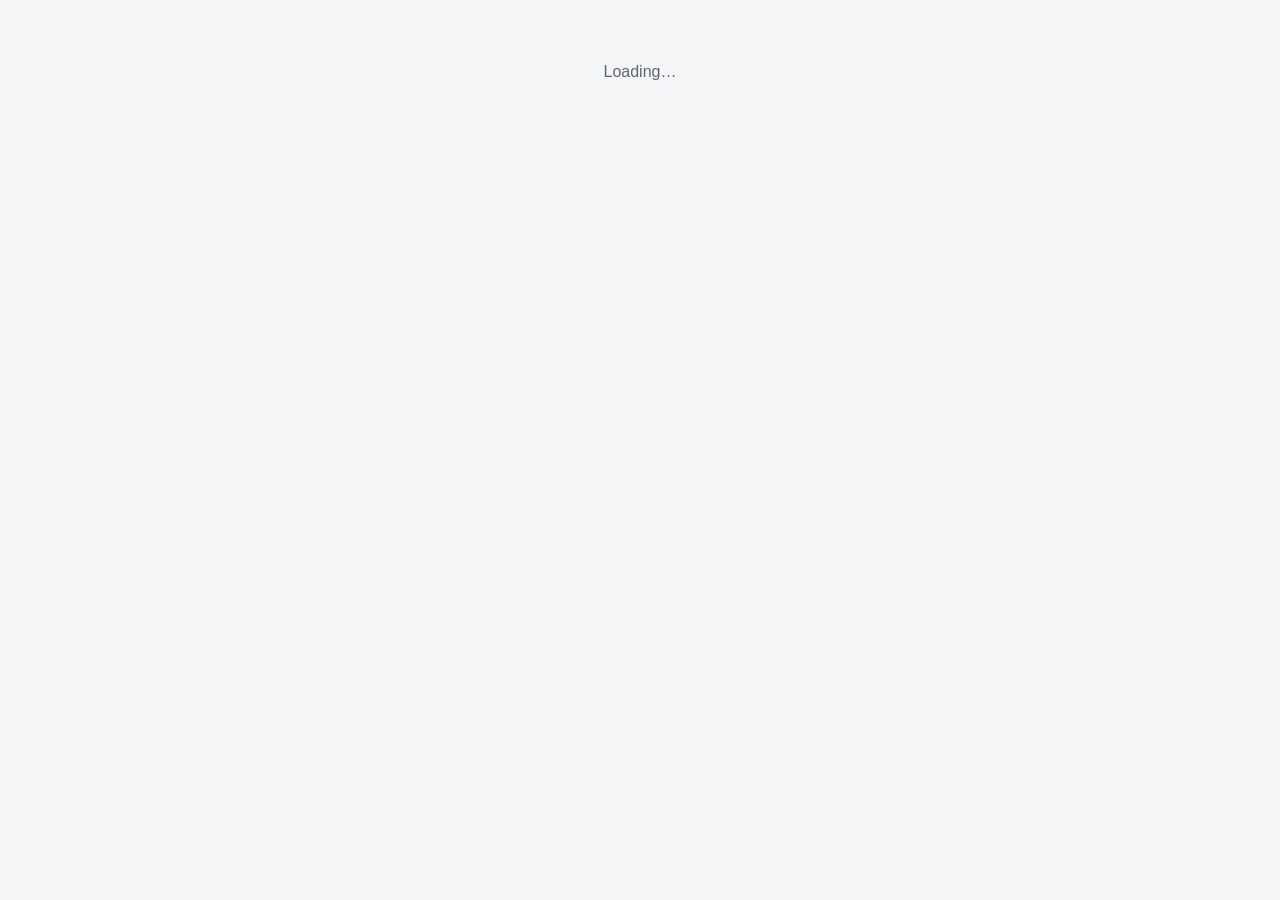
==== frontend/index.html @ c8db3910 "HR track, 5 stories per track tied to quiz, creator credit, Bedrock fallbacks, cache-busting deploys" ====
<!doctype html>
<html lang="en">
<head>
  <meta charset="utf-8">
  <meta name="viewport" content="width=device-width, initial-scale=1, viewport-fit=cover">
  <title>IMT Pulse</title>
  <meta name="description" content="Daily business news brief and quiz for IMT Ghaziabad placements">
  <meta name="theme-color" content="#14213d" media="(prefers-color-scheme: light)">
  <meta name="theme-color" content="#0d1117" media="(prefers-color-scheme: dark)">
  <link rel="manifest" href="manifest.webmanifest">
  <link rel="icon" href="icons/icon-192.png" type="image/png">
  <link rel="apple-touch-icon" href="icons/apple-touch-icon.png">
  <meta name="apple-mobile-web-app-capable" content="yes">
  <meta name="apple-mobile-web-app-status-bar-style" content="default">
  <meta name="apple-mobile-web-app-title" content="IMT Pulse">
  <link rel="stylesheet" href="styles.css?v=__V__">
</head>
<body>
  <header class="topbar" id="topbar" hidden>
    <a href="#/home" class="brand"><img src="icons/icon-192.png" alt="" width="28" height="28"><span>IMT Pulse<small>by Raj Srivastava</small></span></a>
    <span class="streak-chip" id="streakChip" hidden></span>
  </header>
  <main id="app" aria-live="polite"><div class="center muted">Loading…</div></main>
  <nav class="tabbar" id="tabbar" hidden>
    <a href="#/home" data-tab="home"><svg viewBox="0 0 24 24"><path d="M4 5h16M4 10h16M4 15h10M4 20h7"/></svg>Today</a>
    <a href="#/quiz" data-tab="quiz"><svg viewBox="0 0 24 24"><circle cx="12" cy="12" r="9"/><path d="M9.5 9.5a2.5 2.5 0 1 1 3.5 2.3c-.6.3-1 .9-1 1.6V14M12 17.5v.01"/></svg>Quiz</a>
    <a href="#/leaderboard" data-tab="leaderboard"><svg viewBox="0 0 24 24"><path d="M5 20v-6M12 20V5M19 20v-9"/></svg>Ranks</a>
    <a href="#/profile" data-tab="profile"><svg viewBox="0 0 24 24"><circle cx="12" cy="8" r="4"/><path d="M4 21c1.5-4 4.5-6 8-6s6.5 2 8 6"/></svg>Me</a>
    <a href="#/admin" data-tab="admin" id="adminTab" hidden><svg viewBox="0 0 24 24"><path d="M12 15a3 3 0 1 0 0-6 3 3 0 0 0 0 6z"/><path d="M19 12a7 7 0 0 0-.1-1.2l2-1.6-2-3.4-2.4 1a7 7 0 0 0-2-1.2L14 3h-4l-.5 2.6a7 7 0 0 0-2 1.2l-2.4-1-2 3.4 2 1.6a7 7 0 0 0 0 2.4l-2 1.6 2 3.4 2.4-1a7 7 0 0 0 2 1.2L10 21h4l.5-2.6a7 7 0 0 0 2-1.2l2.4 1 2-3.4-2-1.6c.1-.4.1-.8.1-1.2z"/></svg>Admin</a>
  </nav>
  <div class="toast" id="toast" role="status" hidden></div>
  <!-- ?v= is stamped by deploy.sh so phones always load the latest code -->
  <script src="config.js?v=__V__"></script>
  <script src="auth.js?v=__V__"></script>
  <script src="app.js?v=__V__"></script>
  <script src="admin.js?v=__V__"></script>
</body>
</html>
---- frontend/styles.css ----
:root {
  --bg: #f4f5f7; --card: #ffffff; --ink: #14181f; --muted: #5d6573; --line: #e3e6eb;
  --brand: #14213d; --accent: #fca311; --accent-ink: #1b1300; --link: #1d4ed8;
  --ok: #157f3b; --ok-bg: #e5f5ea; --bad: #b42318; --bad-bg: #fdecea; --warn-bg: #fff4d6; --warn-ink: #7a5300;
  --shadow: 0 1px 2px rgba(16, 24, 40, .06), 0 1px 3px rgba(16, 24, 40, .08);
  --radius: 14px; --tab-h: 62px;
  color-scheme: light dark;
}
@media (prefers-color-scheme: dark) {
  :root {
    --bg: #0d1117; --card: #161b22; --ink: #e6e9ee; --muted: #9aa4b2; --line: #2a313b;
    --brand: #e6e9ee; --accent: #fcb43a; --link: #7cb4ff;
    --ok: #5fd08a; --ok-bg: #12301e; --bad: #ff8a80; --bad-bg: #3a1714; --warn-bg: #3d3210; --warn-ink: #ffd77a;
    --shadow: none;
  }
}
* { box-sizing: border-box; }
[hidden] { display: none !important; }
html, body { margin: 0; background: var(--bg); color: var(--ink); }
body { font: 16px/1.5 -apple-system, BlinkMacSystemFont, "Segoe UI", Roboto, "Helvetica Neue", Arial, sans-serif;
  -webkit-font-smoothing: antialiased; padding-bottom: calc(var(--tab-h) + env(safe-area-inset-bottom)); }
a { color: var(--link); }
h1 { font-size: 24px; line-height: 1.25; margin: 4px 0 12px; }
h2 { font-size: 18px; margin: 24px 0 10px; }
h3 { font-size: 16px; margin: 0 0 6px; }
.muted { color: var(--muted); }
.small { font-size: 13px; }
.center { text-align: center; padding: 48px 16px; }
main { max-width: 640px; margin: 0 auto; padding: 12px 16px 24px; }

/* top bar + tabs */
.topbar { position: sticky; top: 0; z-index: 5; display: flex; align-items: center; justify-content: space-between;
  padding: calc(10px + env(safe-area-inset-top)) 16px 10px; background: color-mix(in srgb, var(--bg) 88%, transparent);
  backdrop-filter: saturate(1.4) blur(10px); -webkit-backdrop-filter: saturate(1.4) blur(10px); border-bottom: 1px solid var(--line); }
.brand { display: flex; align-items: center; gap: 8px; font-weight: 800; color: var(--ink); text-decoration: none; letter-spacing: -.01em; }
.brand img { border-radius: 7px; }
.brand span { display: flex; flex-direction: column; line-height: 1.1; }
.brand small { font-size: 11px; font-weight: 500; color: var(--muted); letter-spacing: 0; }
h1 .by { display: block; font-size: 14px; font-weight: 500; color: var(--muted); margin-top: 2px; }
.credit { text-align: center; font-size: 12px; color: var(--muted); margin: 24px 0 8px; }
.streak-chip { font-weight: 700; font-size: 14px; background: var(--warn-bg); color: var(--warn-ink); padding: 3px 10px; border-radius: 99px; }
.tabbar { position: fixed; bottom: 0; left: 0; right: 0; z-index: 5; display: flex; justify-content: space-around;
  height: calc(var(--tab-h) + env(safe-area-inset-bottom)); padding-bottom: env(safe-area-inset-bottom);
  background: var(--card); border-top: 1px solid var(--line); }
.tabbar a { flex: 1; display: flex; flex-direction: column; align-items: center; justify-content: center; gap: 2px;
  font-size: 11px; font-weight: 600; color: var(--muted); text-decoration: none; }
.tabbar svg { width: 24px; height: 24px; fill: none; stroke: currentColor; stroke-width: 1.8; stroke-linecap: round; stroke-linejoin: round; }
.tabbar a.active { color: var(--ink); }
.tabbar a.active svg { stroke: var(--accent); stroke-width: 2.2; }

/* cards */
.card { background: var(--card); border: 1px solid var(--line); border-radius: var(--radius); padding: 16px; margin: 12px 0; box-shadow: var(--shadow); }
.card.company { border-left: 4px solid var(--accent); }
.badge { display: inline-block; font-size: 12px; font-weight: 600; padding: 2px 9px; border-radius: 99px; background: var(--warn-bg); color: var(--warn-ink); }
.badge.ok { background: var(--ok-bg); color: var(--ok); }
.badge.bad { background: var(--bad-bg); color: var(--bad); }
.badge.plain { background: var(--bg); color: var(--muted); border: 1px solid var(--line); }
.eyebrow { font-size: 12px; font-weight: 700; letter-spacing: .06em; text-transform: uppercase; color: var(--muted); }
.story h3 a { color: var(--ink); text-decoration: none; }
.story h3 a:hover { text-decoration: underline; }
.story p { margin: 6px 0 0; }
.story .why { color: var(--muted); font-size: 14px; border-left: 3px solid var(--accent); padding-left: 10px; margin-top: 10px; }
.meta { font-size: 12px; color: var(--muted); margin-top: 8px; display: flex; gap: 6px; align-items: center; }
details summary { cursor: pointer; font-weight: 600; color: var(--link); margin-top: 10px; list-style: none; }
details summary::-webkit-details-marker { display: none; }
details[open] summary { margin-bottom: 6px; }
ul.tight, ol.tight { margin: 4px 0 8px; padding-left: 20px; }
.chips { display: flex; gap: 8px; overflow-x: auto; padding: 2px 0 6px; scrollbar-width: none; }
.chip { flex: none; border: 1px solid var(--line); background: var(--card); color: var(--ink); border-radius: 99px; padding: 6px 12px; font: inherit; font-size: 14px; cursor: pointer; }
.chip.on { background: var(--brand); color: var(--bg); border-color: var(--brand); }

/* quiz CTA */
.cta { display: flex; align-items: center; justify-content: space-between; gap: 12px; background: var(--brand); color: var(--bg);
  border-radius: var(--radius); padding: 16px; margin: 12px 0; text-decoration: none; }
.cta strong { display: block; font-size: 17px; }
.cta span { opacity: .8; font-size: 14px; }
.cta .go { flex: none; background: var(--accent); color: var(--accent-ink); font-weight: 800; border-radius: 99px; padding: 8px 16px; }

/* forms */
label { display: block; font-weight: 600; font-size: 14px; margin: 14px 0 6px; }
input[type=text], input[type=email], input[type=password], input[type=date], input:not([type]), textarea, select {
  width: 100%; font: inherit; color: var(--ink); background: var(--card); border: 1px solid var(--line); border-radius: 10px; padding: 11px 12px; }
textarea { min-height: 70px; resize: vertical; }
input:focus, textarea:focus, select:focus, button:focus-visible { outline: 2px solid var(--accent); outline-offset: 1px; }
.btn { display: inline-flex; align-items: center; justify-content: center; gap: 6px; font: inherit; font-weight: 700; border: 0; border-radius: 12px;
  padding: 13px 18px; background: var(--brand); color: var(--bg); cursor: pointer; text-decoration: none; }
.btn.block { width: 100%; margin-top: 18px; }
.btn.accent { background: var(--accent); color: var(--accent-ink); }
.btn.ghost { background: transparent; color: var(--ink); border: 1px solid var(--line); }
.btn.small { padding: 7px 12px; font-size: 14px; border-radius: 9px; }
.btn.danger { background: var(--bad); color: #fff; }
.btn[disabled] { opacity: .55; cursor: default; }
.links { display: flex; justify-content: space-between; margin-top: 16px; font-size: 14px; }
.error { color: var(--bad); background: var(--bad-bg); border-radius: 10px; padding: 10px 12px; margin-top: 12px; font-size: 14px; }
.note { background: var(--warn-bg); color: var(--warn-ink); border-radius: 10px; padding: 10px 12px; margin-top: 12px; font-size: 14px; }
.auth { max-width: 420px; margin: 0 auto; padding-top: 24px; }
.auth .logo { width: 64px; height: 64px; border-radius: 16px; display: block; margin: 8px 0 12px; }

/* track picker */
.tracks { display: grid; grid-template-columns: 1fr 1fr; gap: 10px; margin-top: 8px; }
.track { text-align: left; font: inherit; color: var(--ink); background: var(--card); border: 2px solid var(--line); border-radius: var(--radius); padding: 14px; cursor: pointer; }
.track strong { display: block; }
.track span { color: var(--muted); font-size: 13px; }
.track.on { border-color: var(--accent); background: color-mix(in srgb, var(--accent) 10%, var(--card)); }

/* quiz */
.qhead { display: flex; justify-content: space-between; align-items: center; font-size: 14px; color: var(--muted); }
.progress { height: 6px; background: var(--line); border-radius: 99px; overflow: hidden; margin: 8px 0 16px; }
.progress i { display: block; height: 100%; background: var(--accent); transition: width .3s; }
.timer { font-variant-numeric: tabular-nums; font-weight: 700; color: var(--ink); }
.question { font-size: 19px; font-weight: 700; line-height: 1.35; margin: 4px 0 16px; }
.opt { display: flex; gap: 12px; align-items: flex-start; width: 100%; text-align: left; font: inherit; color: var(--ink); background: var(--card);
  border: 2px solid var(--line); border-radius: 12px; padding: 13px 14px; margin: 8px 0; cursor: pointer; }
.opt b { flex: none; width: 26px; height: 26px; border-radius: 50%; background: var(--bg); display: grid; place-items: center; font-size: 13px; }
.opt.right { border-color: var(--ok); background: var(--ok-bg); }
.opt.wrong { border-color: var(--bad); background: var(--bad-bg); }
.opt[disabled] { cursor: default; }
.explain { border-radius: 12px; padding: 12px 14px; margin-top: 12px; background: var(--card); border: 1px solid var(--line); }
.explain strong.ok { color: var(--ok); } .explain strong.bad { color: var(--bad); }

/* results card: designed to be screenshotted */
.result-card { position: relative; overflow: hidden; border-radius: 22px; padding: 26px 22px 22px; margin: 8px 0 16px; color: #fff;
  background: radial-gradient(120% 90% at 100% 0%, #fca311 0%, rgba(252,163,17,0) 55%), linear-gradient(160deg, #14213d 0%, #1f3b73 100%); }
.result-card .eyebrow { color: rgba(255,255,255,.75); }
.result-card .score { font-size: 72px; font-weight: 900; line-height: 1; letter-spacing: -.03em; margin: 10px 0 2px; }
.result-card .sub { opacity: .85; }
.result-card .stats { display: grid; grid-template-columns: repeat(3, 1fr); gap: 8px; margin-top: 22px; }
.result-card .stats div { background: rgba(255,255,255,.12); border-radius: 12px; padding: 10px; text-align: center; }
.result-card .stats b { display: block; font-size: 22px; }
.result-card .stats span { font-size: 12px; opacity: .8; }
.result-card .foot { margin-top: 18px; font-size: 13px; opacity: .8; display: flex; justify-content: space-between; }

/* leaderboard */
.tabs { display: grid; grid-template-columns: 1fr 1fr; background: var(--card); border: 1px solid var(--line); border-radius: 12px; padding: 4px; margin: 8px 0 12px; }
.tabs button { font: inherit; font-weight: 700; border: 0; background: transparent; color: var(--muted); padding: 9px; border-radius: 9px; cursor: pointer; }
.tabs button.on { background: var(--brand); color: var(--bg); }
.lb { list-style: none; padding: 0; margin: 0; background: var(--card); border: 1px solid var(--line); border-radius: var(--radius); overflow: hidden; }
.lb li { display: grid; grid-template-columns: 40px 1fr auto; gap: 8px; align-items: center; padding: 12px 14px; border-top: 1px solid var(--line); }
.lb li:first-child { border-top: 0; }
.lb li.you { background: color-mix(in srgb, var(--accent) 16%, var(--card)); font-weight: 700; }
.lb .rank { font-weight: 800; color: var(--muted); }
.lb .pts { font-weight: 800; font-variant-numeric: tabular-nums; }

/* profile */
.statgrid { display: grid; grid-template-columns: repeat(3, 1fr); gap: 10px; }
.stat { background: var(--card); border: 1px solid var(--line); border-radius: 12px; padding: 12px; text-align: center; }
.stat b { display: block; font-size: 22px; }
.stat span { font-size: 12px; color: var(--muted); }
.row { display: flex; align-items: center; justify-content: space-between; gap: 12px; padding: 12px 0; border-top: 1px solid var(--line); }
.switch { position: relative; width: 48px; height: 28px; flex: none; }
.switch input { opacity: 0; width: 0; height: 0; }
.switch i { position: absolute; inset: 0; background: var(--line); border-radius: 99px; transition: .2s; cursor: pointer; }
.switch i::after { content: ""; position: absolute; left: 3px; top: 3px; width: 22px; height: 22px; border-radius: 50%; background: #fff; transition: .2s; }
.switch input:checked + i { background: var(--ok); }
.switch input:checked + i::after { transform: translateX(20px); }

/* admin */
.admin-tabs { display: flex; gap: 8px; margin: 8px 0 12px; }
.qedit { border: 1px dashed var(--line); border-radius: 10px; padding: 10px; margin: 10px 0; }
.qedit .optrow { display: flex; gap: 8px; align-items: center; margin: 6px 0; }
.qedit .optrow input[type=text] { padding: 8px 10px; }
.storyedit { border-top: 1px solid var(--line); padding: 10px 0; }
.toolbar { display: flex; gap: 8px; flex-wrap: wrap; align-items: center; margin-top: 10px; }
table.stats { width: 100%; border-collapse: collapse; font-size: 14px; font-variant-numeric: tabular-nums; }
table.stats th, table.stats td { padding: 8px 6px; border-top: 1px solid var(--line); text-align: right; }
table.stats th:first-child, table.stats td:first-child { text-align: left; white-space: nowrap; }
.scroll-x { overflow-x: auto; }

.toast { position: fixed; left: 50%; bottom: calc(var(--tab-h) + 16px + env(safe-area-inset-bottom)); transform: translateX(-50%);
  background: var(--ink); color: var(--bg); padding: 10px 16px; border-radius: 12px; font-size: 14px; z-index: 10; max-width: calc(100% - 32px); }
.skeleton { height: 90px; border-radius: var(--radius); background: linear-gradient(90deg, var(--card), var(--line), var(--card)); background-size: 200% 100%; animation: sk 1.2s infinite; margin: 12px 0; }
@keyframes sk { to { background-position: -200% 0; } }
@media (prefers-reduced-motion: reduce) { .skeleton { animation: none; } .progress i { transition: none; } }
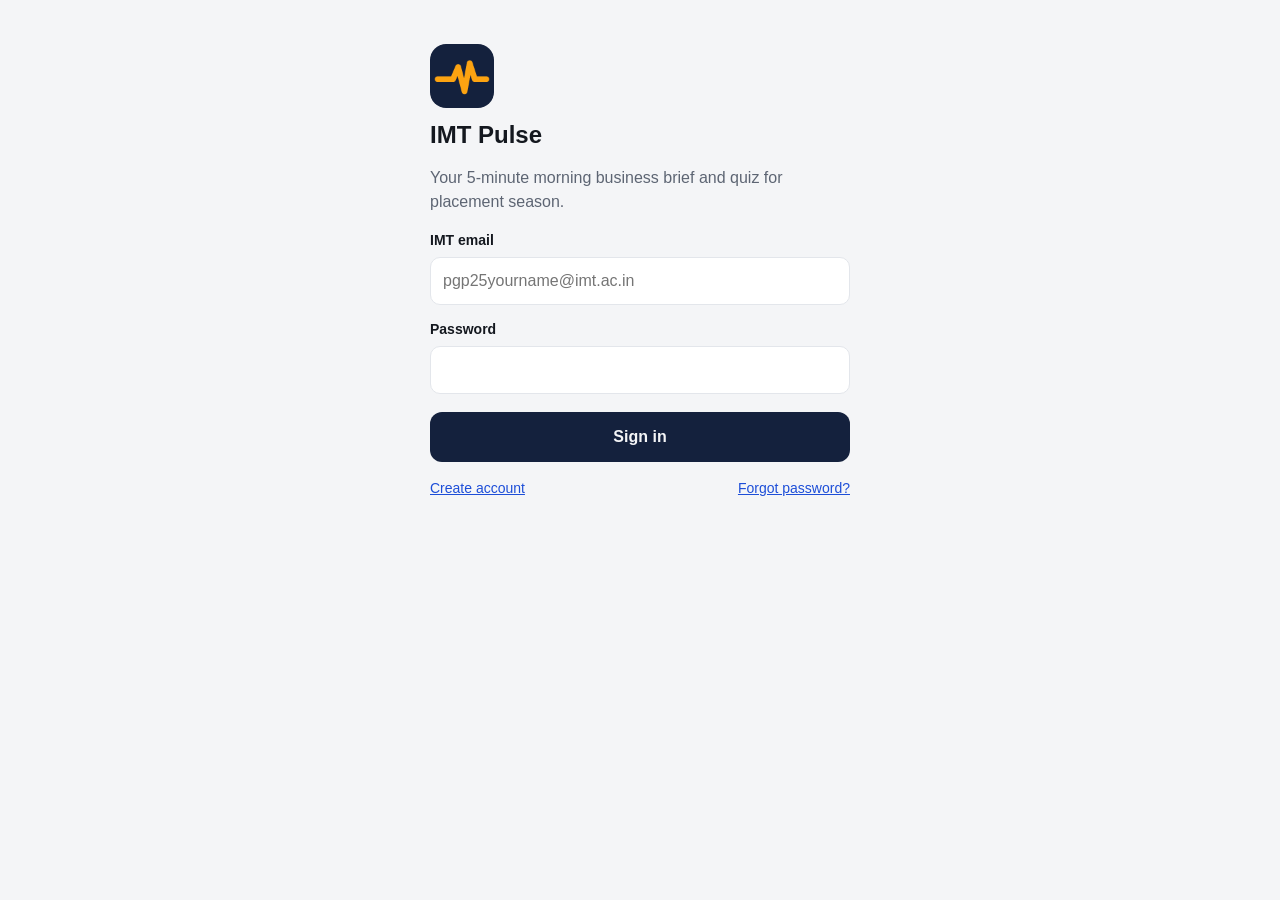
==== commit d1baa5bd: "Usable pilot: SAM stack, Cognito auth, quiz API, PWA screens, admin, README Co-Authored-By: Claude O" ====
--- a/frontend/index.html
+++ b/frontend/index.html
@@ -13,11 +13,11 @@
   <meta name="apple-mobile-web-app-capable" content="yes">
   <meta name="apple-mobile-web-app-status-bar-style" content="default">
   <meta name="apple-mobile-web-app-title" content="IMT Pulse">
-  <link rel="stylesheet" href="styles.css?v=__V__">
+  <link rel="stylesheet" href="styles.css">
 </head>
 <body>
   <header class="topbar" id="topbar" hidden>
-    <a href="#/home" class="brand"><img src="icons/icon-192.png" alt="" width="28" height="28"><span>IMT Pulse<small>by Raj Srivastava</small></span></a>
+    <a href="#/home" class="brand"><img src="icons/icon-192.png" alt="" width="28" height="28"> IMT Pulse</a>
     <span class="streak-chip" id="streakChip" hidden></span>
   </header>
   <main id="app" aria-live="polite"><div class="center muted">Loading…</div></main>
@@ -29,10 +29,9 @@
     <a href="#/admin" data-tab="admin" id="adminTab" hidden><svg viewBox="0 0 24 24"><path d="M12 15a3 3 0 1 0 0-6 3 3 0 0 0 0 6z"/><path d="M19 12a7 7 0 0 0-.1-1.2l2-1.6-2-3.4-2.4 1a7 7 0 0 0-2-1.2L14 3h-4l-.5 2.6a7 7 0 0 0-2 1.2l-2.4-1-2 3.4 2 1.6a7 7 0 0 0 0 2.4l-2 1.6 2 3.4 2.4-1a7 7 0 0 0 2 1.2L10 21h4l.5-2.6a7 7 0 0 0 2-1.2l2.4 1 2-3.4-2-1.6c.1-.4.1-.8.1-1.2z"/></svg>Admin</a>
   </nav>
   <div class="toast" id="toast" role="status" hidden></div>
-  <!-- ?v= is stamped by deploy.sh so phones always load the latest code -->
-  <script src="config.js?v=__V__"></script>
-  <script src="auth.js?v=__V__"></script>
-  <script src="app.js?v=__V__"></script>
-  <script src="admin.js?v=__V__"></script>
+  <script src="config.js"></script>
+  <script src="auth.js"></script>
+  <script src="app.js"></script>
+  <script src="admin.js"></script>
 </body>
 </html>
--- a/frontend/styles.css
+++ b/frontend/styles.css
@@ -34,10 +34,6 @@
   backdrop-filter: saturate(1.4) blur(10px); -webkit-backdrop-filter: saturate(1.4) blur(10px); border-bottom: 1px solid var(--line); }
 .brand { display: flex; align-items: center; gap: 8px; font-weight: 800; color: var(--ink); text-decoration: none; letter-spacing: -.01em; }
 .brand img { border-radius: 7px; }
-.brand span { display: flex; flex-direction: column; line-height: 1.1; }
-.brand small { font-size: 11px; font-weight: 500; color: var(--muted); letter-spacing: 0; }
-h1 .by { display: block; font-size: 14px; font-weight: 500; color: var(--muted); margin-top: 2px; }
-.credit { text-align: center; font-size: 12px; color: var(--muted); margin: 24px 0 8px; }
 .streak-chip { font-weight: 700; font-size: 14px; background: var(--warn-bg); color: var(--warn-ink); padding: 3px 10px; border-radius: 99px; }
 .tabbar { position: fixed; bottom: 0; left: 0; right: 0; z-index: 5; display: flex; justify-content: space-around;
   height: calc(var(--tab-h) + env(safe-area-inset-bottom)); padding-bottom: env(safe-area-inset-bottom);
